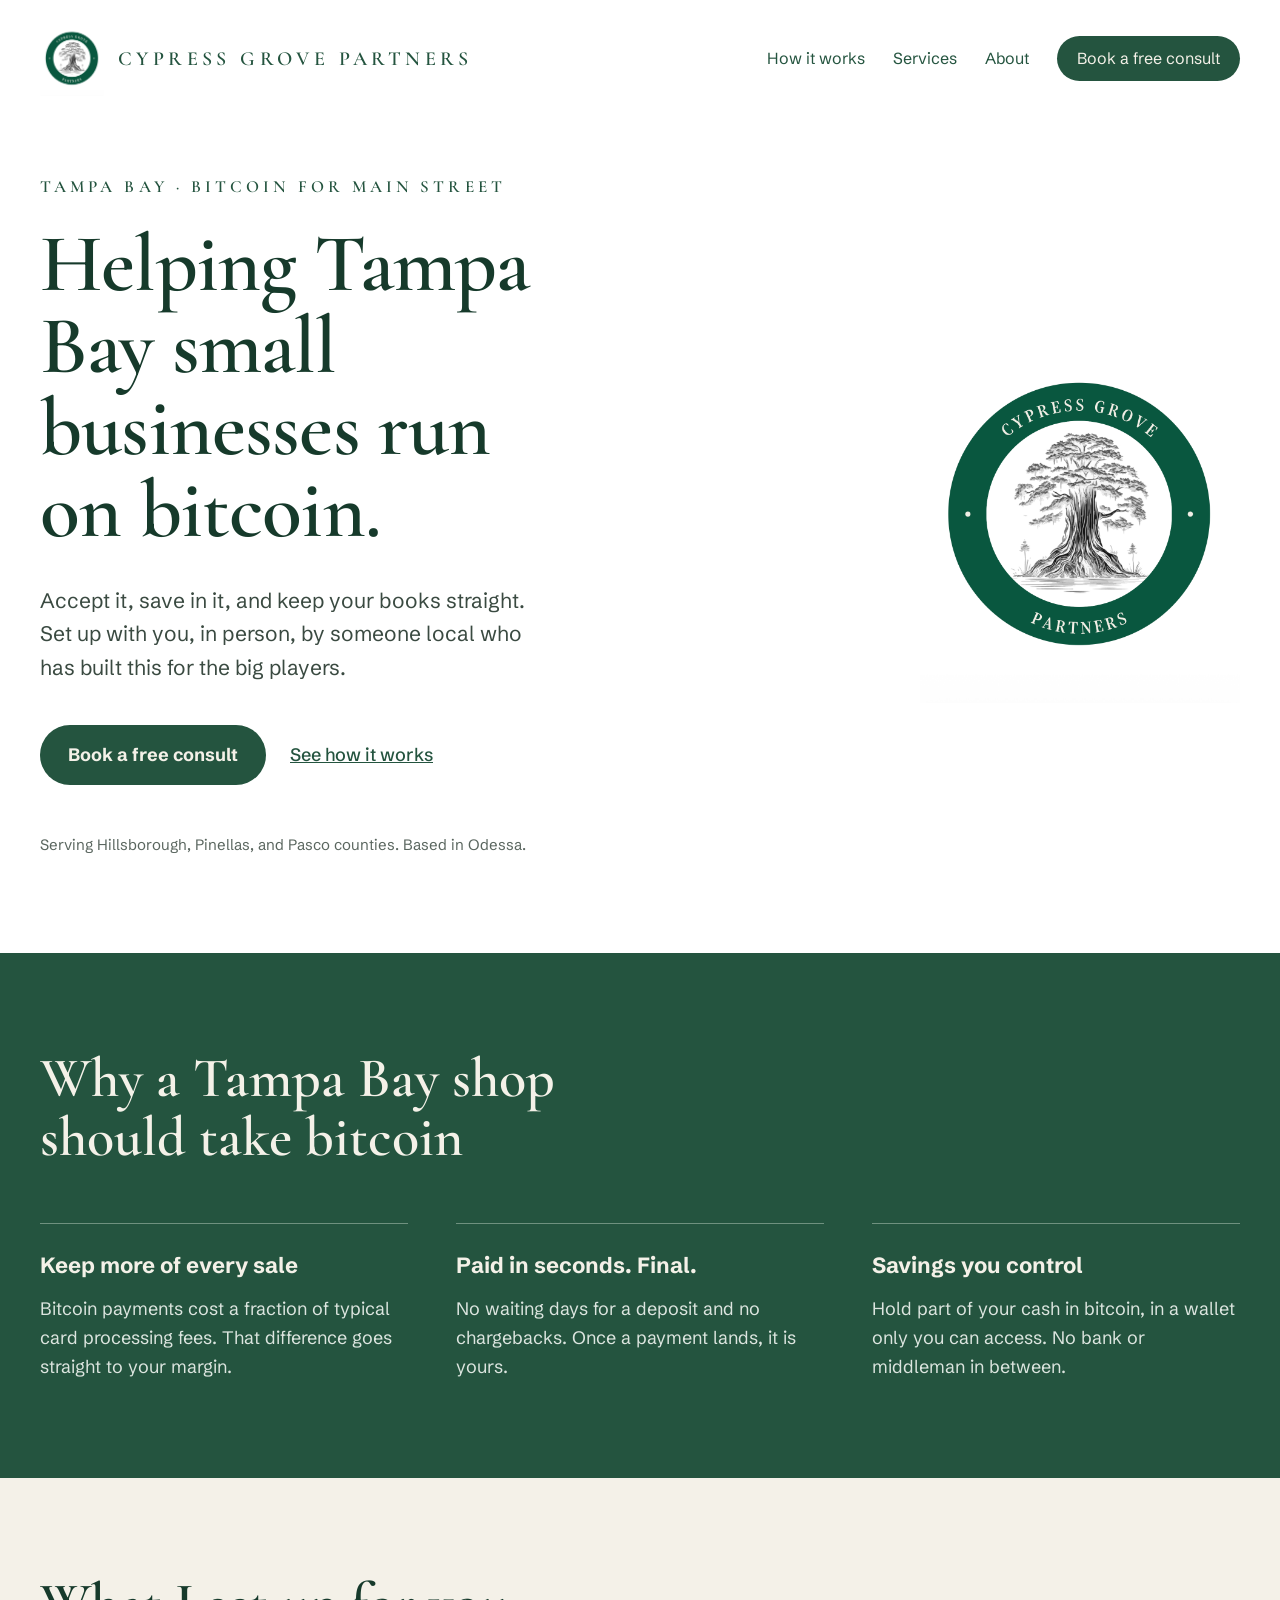
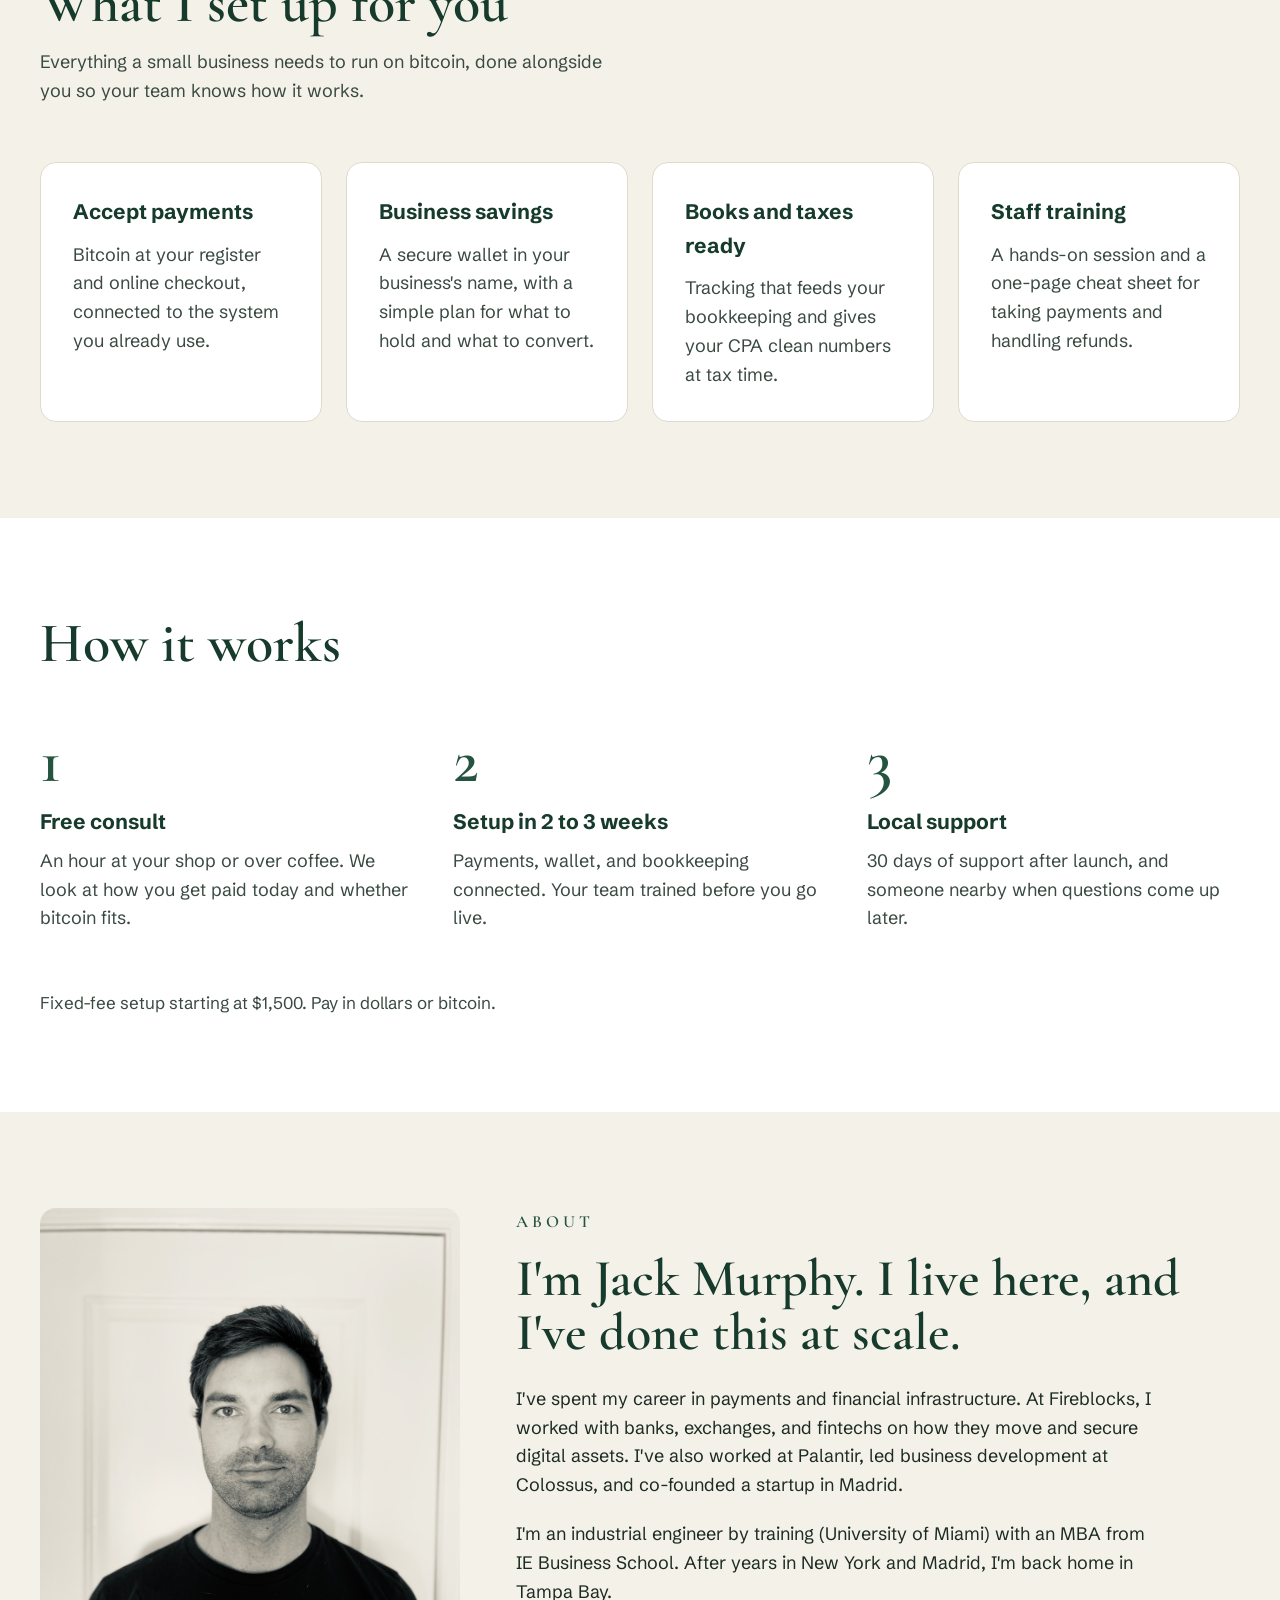
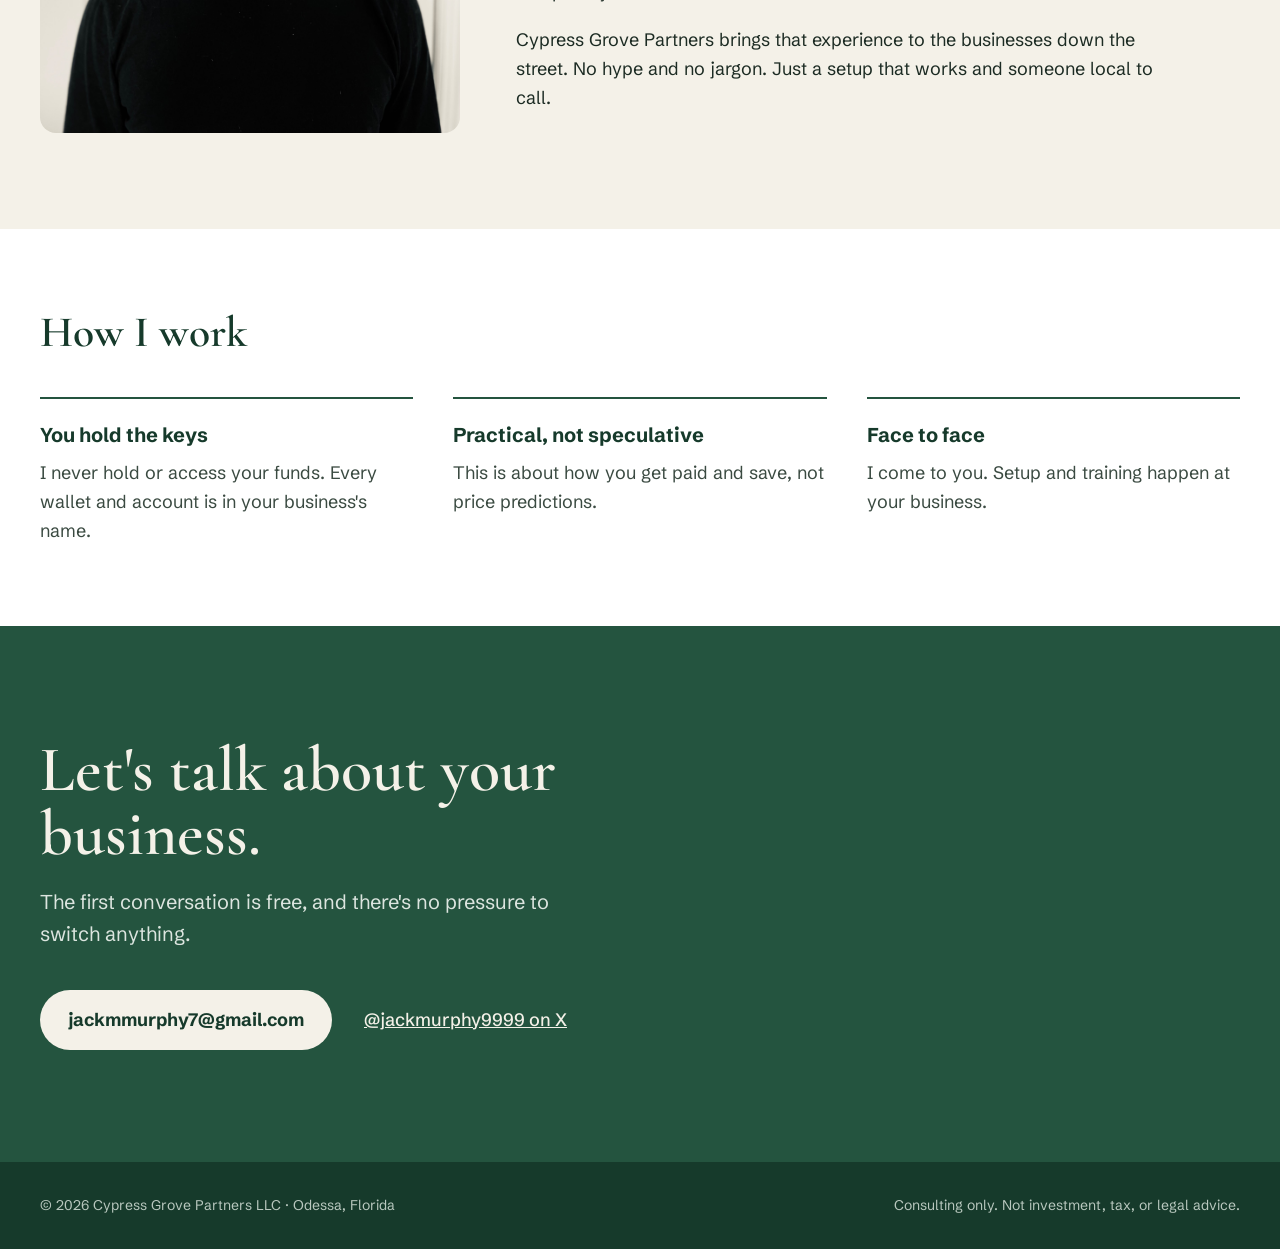
==== cypressgrove-site/index.html @ 6fceb758 "Add files via upload" ====
<!doctype html>
<html lang="en">
<head>
<meta charset="utf-8">
<meta name="viewport" content="width=device-width, initial-scale=1">
<title>Cypress Grove Partners | Bitcoin for Tampa Bay Small Businesses</title>
<meta name="description" content="Helping Tampa Bay small businesses run on bitcoin. Payments, savings, and setup, done in person by a local expert. Serving Hillsborough, Pinellas, and Pasco.">
<meta property="og:title" content="Cypress Grove Partners">
<meta property="og:description" content="Helping Tampa Bay small businesses run on bitcoin.">
<meta property="og:image" content="https://cypressgrove.partners/assets/logo.png">
<meta property="og:url" content="https://cypressgrove.partners/">
<meta name="twitter:card" content="summary">
<meta name="twitter:site" content="@jackmurphy9999">
<link rel="icon" type="image/png" href="assets/logo.png">
<link rel="canonical" href="https://cypressgrove.partners/">
<link rel="preconnect" href="https://fonts.googleapis.com">
<link href="https://fonts.googleapis.com/css2?family=Cormorant+Garamond:wght@500;600;700&amp;family=Schibsted+Grotesk:wght@400;500;700&amp;display=swap" rel="stylesheet">
<style>
body{margin:0;background:#FFFFFF}
a{color:#24543F}a:hover{color:#163A2B}
</style>
<style>html{scroll-behavior:smooth} img{display:block}</style>
</head>
<body>
<div style="background: #FFFFFF; color: #1C2B23; font-family: 'Schibsted Grotesk', system-ui, sans-serif; font-size: 18px; line-height: 1.6">

<header style="max-width: 1200px; margin: 0 auto; padding: 20px 24px; display: flex; flex-wrap: wrap; gap: 16px 32px; align-items: center; justify-content: space-between">
<a href="#top" style="text-decoration: none; display: flex; align-items: center; gap: 14px">
<img src="assets/logo.png" alt="" style="width: 64px; height: 77px; object-fit: contain">
<span style="font-family: 'Cormorant Garamond', Georgia, serif; font-weight: 600; font-size: 20px; letter-spacing: 0.22em; text-transform: uppercase; color: #24543F">Cypress Grove Partners</span>
</a>
<nav aria-label="Main" style="display: flex; flex-wrap: wrap; gap: 8px 28px; align-items: center; font-size: 16px">
<a href="#how" style="text-decoration: none">How it works</a>
<a href="#services" style="text-decoration: none">Services</a>
<a href="#about" style="text-decoration: none">About</a>
<a href="#contact" style="text-decoration: none; background: #24543F; color: #F4F1E8; padding: 10px 20px; border-radius: 999px; min-height: 44px; box-sizing: border-box; display: inline-flex; align-items: center">Book a free consult</a>
</nav>
</header>

<section id="top" style="max-width: 1200px; margin: 0 auto; padding: 56px 24px 96px; display: flex; flex-wrap: wrap; gap: 48px; align-items: center">
<div style="flex: 999 1 520px; min-width: 0">
<p style="margin: 0 0 24px; font-family: 'Cormorant Garamond', Georgia, serif; font-weight: 600; font-size: 17px; letter-spacing: 0.24em; text-transform: uppercase; color: #24543F">Tampa Bay · Bitcoin for Main Street</p>
<h1 style="margin: 0; font-family: 'Cormorant Garamond', Georgia, serif; font-size: clamp(48px, 6.4vw, 88px); line-height: 1.0; letter-spacing: -0.01em; font-weight: 600; color: #163A2B; max-width: 14ch">Helping Tampa Bay small businesses run on bitcoin.</h1>
<p style="margin: 32px 0 0; font-size: 21px; max-width: 40ch; color: #3A4A41">Accept it, save in it, and keep your books straight. Set up with you, in person, by someone local who has built this for the big players.</p>
<div style="margin-top: 40px; display: flex; flex-wrap: wrap; gap: 16px; align-items: center">
<a href="#contact" style="text-decoration: none; background: #24543F; color: #F4F1E8; font-weight: 700; padding: 16px 28px; border-radius: 999px; min-height: 44px; box-sizing: border-box; display: inline-flex; align-items: center">Book a free consult</a>
<a href="#how" style="font-weight: 500; padding: 16px 8px">See how it works</a>
</div>
<p style="margin: 48px 0 0; font-size: 15px; color: #5A665F">Serving Hillsborough, Pinellas, and Pasco counties. Based in Odessa.</p>
</div>
<div style="flex: 1 1 320px; display: flex; justify-content: center">
<img src="assets/logo.png" alt="Cypress Grove Partners logo: a cypress tree inside a green ring" style="width: 100%; max-width: 420px; height: auto">
</div>
</section>

<section aria-labelledby="why-h" style="background: #24543F; color: #F4F1E8">
<div style="max-width: 1200px; margin: 0 auto; padding: 96px 24px">
<h2 id="why-h" style="margin: 0 0 56px; font-family: 'Cormorant Garamond', Georgia, serif; font-size: clamp(36px, 4.4vw, 56px); line-height: 1.05; font-weight: 600; max-width: 22ch">Why a Tampa Bay shop should take bitcoin</h2>
<div style="display: grid; grid-template-columns: repeat(auto-fit, minmax(260px, 1fr)); gap: 48px">
<div style="border-top: 1px solid #6F917F; padding-top: 24px">
<h3 style="margin: 0 0 12px; font-size: 22px; font-weight: 700">Keep more of every sale</h3>
<p style="margin: 0; color: #DCE5DF">Bitcoin payments cost a fraction of typical card processing fees. That difference goes straight to your margin.</p>
</div>
<div style="border-top: 1px solid #6F917F; padding-top: 24px">
<h3 style="margin: 0 0 12px; font-size: 22px; font-weight: 700">Paid in seconds. Final.</h3>
<p style="margin: 0; color: #DCE5DF">No waiting days for a deposit and no chargebacks. Once a payment lands, it is yours.</p>
</div>
<div style="border-top: 1px solid #6F917F; padding-top: 24px">
<h3 style="margin: 0 0 12px; font-size: 22px; font-weight: 700">Savings you control</h3>
<p style="margin: 0; color: #DCE5DF">Hold part of your cash in bitcoin, in a wallet only you can access. No bank or middleman in between.</p>
</div>
</div>
</div>
</section>

<section id="services" aria-labelledby="svc-h" style="background: #F4F1E8">
<div style="max-width: 1200px; margin: 0 auto; padding: 96px 24px">
<h2 id="svc-h" style="margin: 0 0 16px; font-family: 'Cormorant Garamond', Georgia, serif; font-size: clamp(36px, 4.4vw, 56px); line-height: 1.05; font-weight: 600; color: #163A2B">What I set up for you</h2>
<p style="margin: 0 0 56px; max-width: 52ch; color: #3A4A41">Everything a small business needs to run on bitcoin, done alongside you so your team knows how it works.</p>
<div style="display: grid; grid-template-columns: repeat(auto-fit, minmax(260px, 1fr)); gap: 24px">
<div style="background: #FFFFFF; border: 1px solid #E0DACB; border-radius: 16px; padding: 32px">
<h3 style="margin: 0 0 12px; font-size: 21px; font-weight: 700; color: #163A2B">Accept payments</h3>
<p style="margin: 0; color: #3A4A41">Bitcoin at your register and online checkout, connected to the system you already use.</p>
</div>
<div style="background: #FFFFFF; border: 1px solid #E0DACB; border-radius: 16px; padding: 32px">
<h3 style="margin: 0 0 12px; font-size: 21px; font-weight: 700; color: #163A2B">Business savings</h3>
<p style="margin: 0; color: #3A4A41">A secure wallet in your business's name, with a simple plan for what to hold and what to convert.</p>
</div>
<div style="background: #FFFFFF; border: 1px solid #E0DACB; border-radius: 16px; padding: 32px">
<h3 style="margin: 0 0 12px; font-size: 21px; font-weight: 700; color: #163A2B">Books and taxes ready</h3>
<p style="margin: 0; color: #3A4A41">Tracking that feeds your bookkeeping and gives your CPA clean numbers at tax time.</p>
</div>
<div style="background: #FFFFFF; border: 1px solid #E0DACB; border-radius: 16px; padding: 32px">
<h3 style="margin: 0 0 12px; font-size: 21px; font-weight: 700; color: #163A2B">Staff training</h3>
<p style="margin: 0; color: #3A4A41">A hands-on session and a one-page cheat sheet for taking payments and handling refunds.</p>
</div>
</div>
</div>
</section>

<section id="how" aria-labelledby="how-h">
<div style="max-width: 1200px; margin: 0 auto; padding: 96px 24px">
<h2 id="how-h" style="margin: 0 0 56px; font-family: 'Cormorant Garamond', Georgia, serif; font-size: clamp(36px, 4.4vw, 56px); line-height: 1.05; font-weight: 600; color: #163A2B">How it works</h2>
<ol style="list-style: none; margin: 0; padding: 0; display: grid; grid-template-columns: repeat(auto-fit, minmax(240px, 1fr)); gap: 40px">
<li>
<p style="margin: 0 0 12px; font-family: 'Cormorant Garamond', Georgia, serif; font-size: 64px; font-weight: 600; line-height: 1; color: #24543F">1</p>
<h3 style="margin: 0 0 8px; font-size: 21px; font-weight: 700; color: #163A2B">Free consult</h3>
<p style="margin: 0; color: #3A4A41">An hour at your shop or over coffee. We look at how you get paid today and whether bitcoin fits.</p>
</li>
<li>
<p style="margin: 0 0 12px; font-family: 'Cormorant Garamond', Georgia, serif; font-size: 64px; font-weight: 600; line-height: 1; color: #24543F">2</p>
<h3 style="margin: 0 0 8px; font-size: 21px; font-weight: 700; color: #163A2B">Setup in 2 to 3 weeks</h3>
<p style="margin: 0; color: #3A4A41">Payments, wallet, and bookkeeping connected. Your team trained before you go live.</p>
</li>
<li>
<p style="margin: 0 0 12px; font-family: 'Cormorant Garamond', Georgia, serif; font-size: 64px; font-weight: 600; line-height: 1; color: #24543F">3</p>
<h3 style="margin: 0 0 8px; font-size: 21px; font-weight: 700; color: #163A2B">Local support</h3>
<p style="margin: 0; color: #3A4A41">30 days of support after launch, and someone nearby when questions come up later.</p>
</li>
</ol>
<p style="margin: 56px 0 0; font-size: 17px; color: #3A4A41">Fixed-fee setup starting at $1,500. Pay in dollars or bitcoin.</p>
</div>
</section>

<section id="about" aria-labelledby="about-h" style="background: #F4F1E8">
<div style="max-width: 1200px; margin: 0 auto; padding: 96px 24px; display: flex; flex-wrap: wrap; gap: 56px; align-items: flex-start">
<img src="assets/jack-murphy.jpg" alt="Jack Murphy, founder of Cypress Grove Partners" style="flex: 1 1 300px; max-width: 420px; width: 100%; aspect-ratio: 4 / 5; object-fit: cover; object-position: center 30%; border-radius: 16px">
<div style="flex: 999 1 420px; min-width: 0">
<p style="margin: 0 0 16px; font-family: 'Cormorant Garamond', Georgia, serif; font-weight: 600; font-size: 17px; letter-spacing: 0.24em; text-transform: uppercase; color: #24543F">About</p>
<h2 id="about-h" style="margin: 0 0 24px; font-family: 'Cormorant Garamond', Georgia, serif; font-size: clamp(36px, 4.4vw, 52px); line-height: 1.05; font-weight: 600; color: #163A2B">I'm Jack Murphy. I live here, and I've done this at scale.</h2>
<p style="margin: 0 0 20px; max-width: 58ch">I've spent my career in payments and financial infrastructure. At Fireblocks, I worked with banks, exchanges, and fintechs on how they move and secure digital assets. I've also worked at Palantir, led business development at Colossus, and co-founded a startup in Madrid.</p>
<p style="margin: 0 0 20px; max-width: 58ch">I'm an industrial engineer by training (University of Miami) with an MBA from IE Business School. After years in New York and Madrid, I'm back home in Tampa Bay.</p>
<p style="margin: 0; max-width: 58ch">Cypress Grove Partners brings that experience to the businesses down the street. No hype and no jargon. Just a setup that works and someone local to call.</p>
</div>
</div>
</section>

<section aria-labelledby="promise-h">
<div style="max-width: 1200px; margin: 0 auto; padding: 80px 24px">
<h2 id="promise-h" style="margin: 0 0 40px; font-family: 'Cormorant Garamond', Georgia, serif; font-size: clamp(32px, 3.4vw, 44px); line-height: 1.1; font-weight: 600; color: #163A2B">How I work</h2>
<div style="display: grid; grid-template-columns: repeat(auto-fit, minmax(240px, 1fr)); gap: 40px">
<div style="border-top: 2px solid #24543F; padding-top: 20px">
<h3 style="margin: 0 0 8px; font-size: 20px; font-weight: 700; color: #163A2B">You hold the keys</h3>
<p style="margin: 0; color: #3A4A41">I never hold or access your funds. Every wallet and account is in your business's name.</p>
</div>
<div style="border-top: 2px solid #24543F; padding-top: 20px">
<h3 style="margin: 0 0 8px; font-size: 20px; font-weight: 700; color: #163A2B">Practical, not speculative</h3>
<p style="margin: 0; color: #3A4A41">This is about how you get paid and save, not price predictions.</p>
</div>
<div style="border-top: 2px solid #24543F; padding-top: 20px">
<h3 style="margin: 0 0 8px; font-size: 20px; font-weight: 700; color: #163A2B">Face to face</h3>
<p style="margin: 0; color: #3A4A41">I come to you. Setup and training happen at your business.</p>
</div>
</div>
</div>
</section>

<section id="contact" aria-labelledby="contact-h" style="background: #24543F; color: #F4F1E8">
<div style="max-width: 1200px; margin: 0 auto; padding: 112px 24px">
<h2 id="contact-h" style="margin: 0 0 20px; font-family: 'Cormorant Garamond', Georgia, serif; font-size: clamp(40px, 5vw, 68px); line-height: 1.0; font-weight: 600; max-width: 18ch">Let's talk about your business.</h2>
<p style="margin: 0 0 40px; font-size: 20px; color: #DCE5DF; max-width: 44ch">The first conversation is free, and there's no pressure to switch anything.</p>
<div style="display: flex; flex-wrap: wrap; gap: 16px 32px; align-items: center">
<a href="mailto:jackmmurphy7@gmail.com" style="text-decoration: none; background: #F4F1E8; color: #163A2B; font-weight: 700; padding: 16px 28px; border-radius: 999px; min-height: 44px; box-sizing: border-box; display: inline-flex; align-items: center">jackmmurphy7@gmail.com</a>
<a href="https://x.com/jackmurphy9999" style="color: #F4F1E8; font-weight: 500">@jackmurphy9999 on X</a>
</div>
</div>
</section>

<footer style="background: #163A2B; color: #B9C8BF">
<div style="max-width: 1200px; margin: 0 auto; padding: 32px 24px; display: flex; flex-wrap: wrap; gap: 12px 32px; justify-content: space-between; font-size: 14px">
<span>© 2026 Cypress Grove Partners LLC · Odessa, Florida</span>
<span>Consulting only. Not investment, tax, or legal advice.</span>
</div>
</footer>

</div>
</body>
</html>
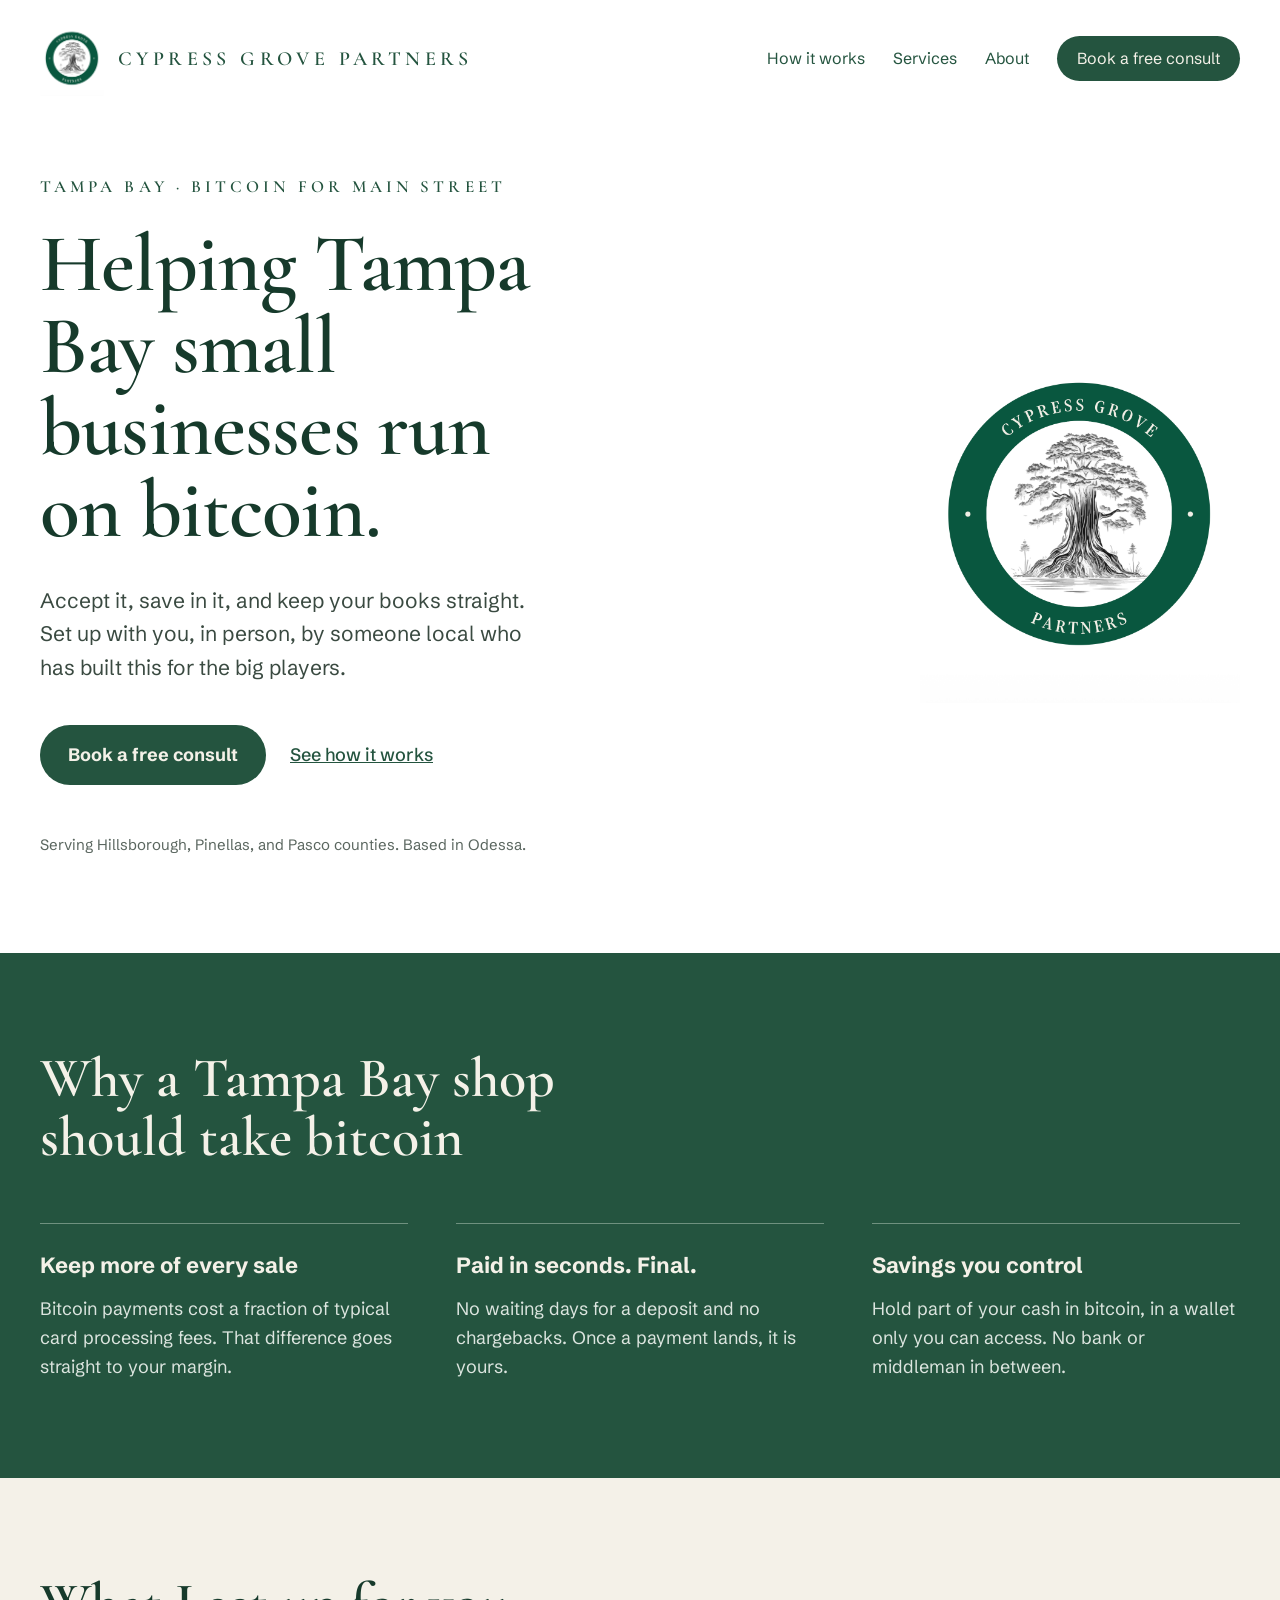
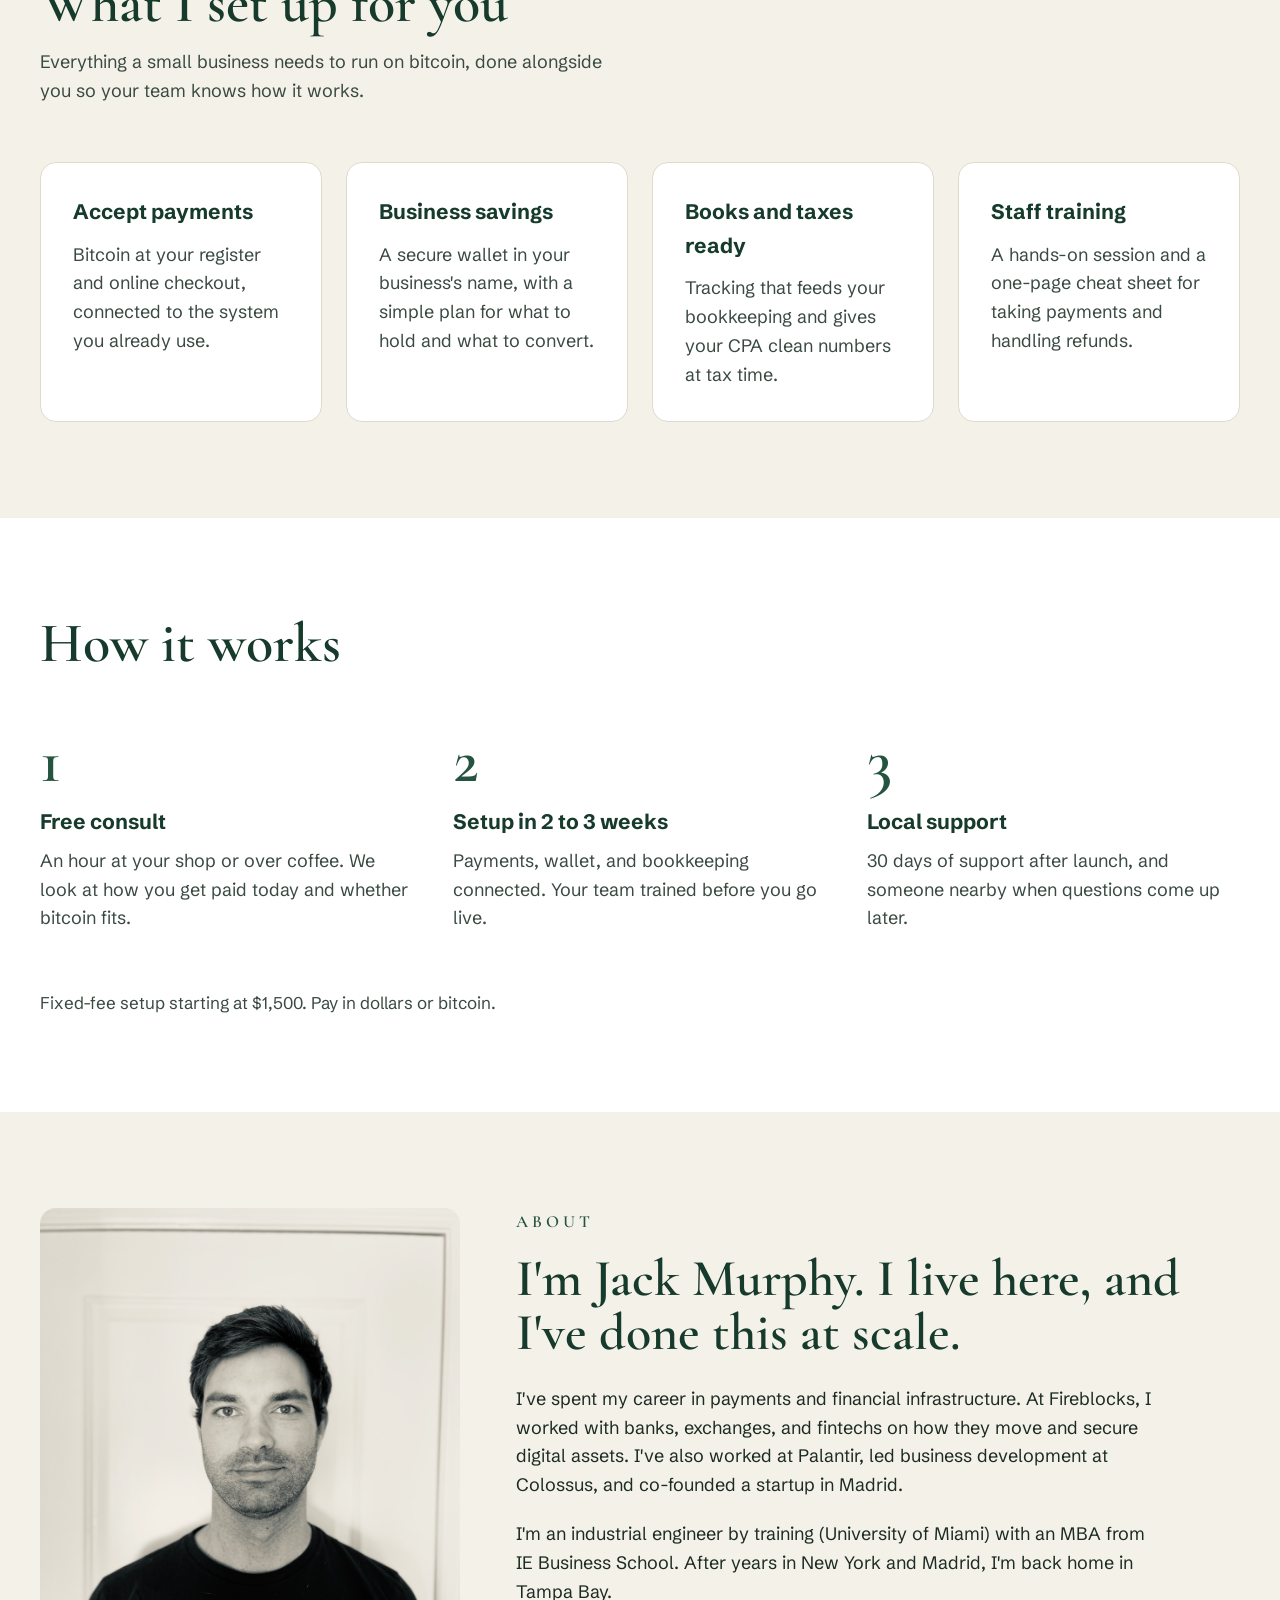
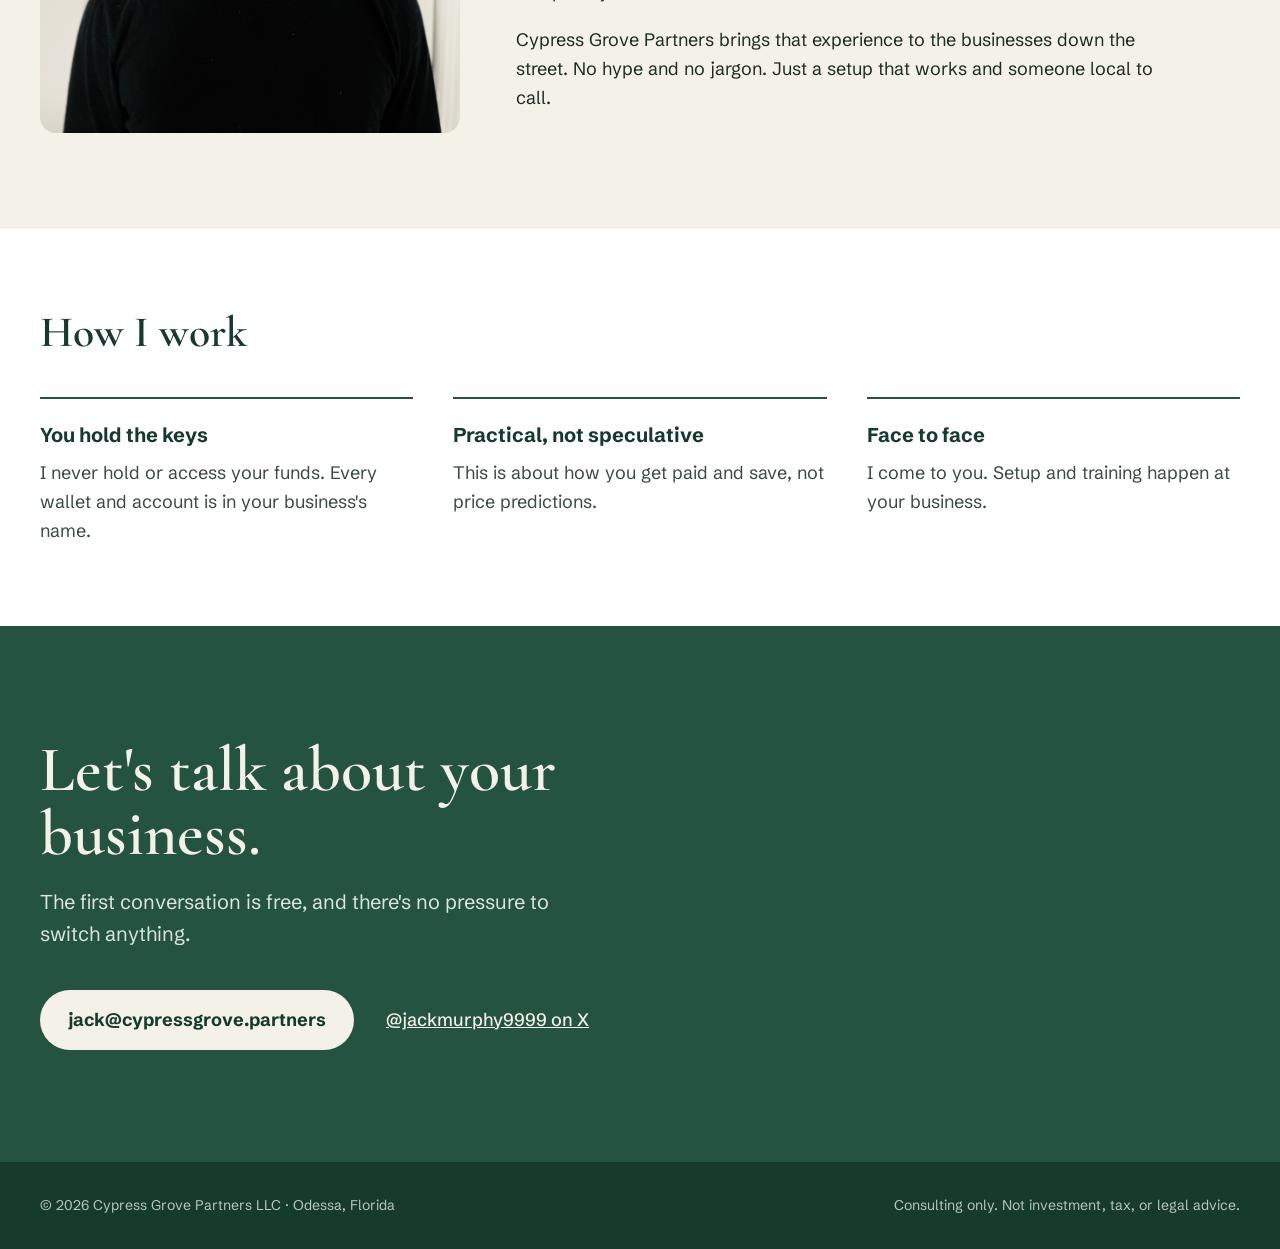
==== commit 5ecd4ce2: "Update index.html" ====
--- a/cypressgrove-site/index.html
+++ b/cypressgrove-site/index.html
@@ -160,7 +160,7 @@
 <h2 id="contact-h" style="margin: 0 0 20px; font-family: 'Cormorant Garamond', Georgia, serif; font-size: clamp(40px, 5vw, 68px); line-height: 1.0; font-weight: 600; max-width: 18ch">Let's talk about your business.</h2>
 <p style="margin: 0 0 40px; font-size: 20px; color: #DCE5DF; max-width: 44ch">The first conversation is free, and there's no pressure to switch anything.</p>
 <div style="display: flex; flex-wrap: wrap; gap: 16px 32px; align-items: center">
-<a href="mailto:jackmmurphy7@gmail.com" style="text-decoration: none; background: #F4F1E8; color: #163A2B; font-weight: 700; padding: 16px 28px; border-radius: 999px; min-height: 44px; box-sizing: border-box; display: inline-flex; align-items: center">jackmmurphy7@gmail.com</a>
+<a href="mailto:jack@cypressgrove.partners" style="text-decoration: none; background: #F4F1E8; color: #163A2B; font-weight: 700; padding: 16px 28px; border-radius: 999px; min-height: 44px; box-sizing: border-box; display: inline-flex; align-items: center">jack@cypressgrove.partners</a>
 <a href="https://x.com/jackmurphy9999" style="color: #F4F1E8; font-weight: 500">@jackmurphy9999 on X</a>
 </div>
 </div>
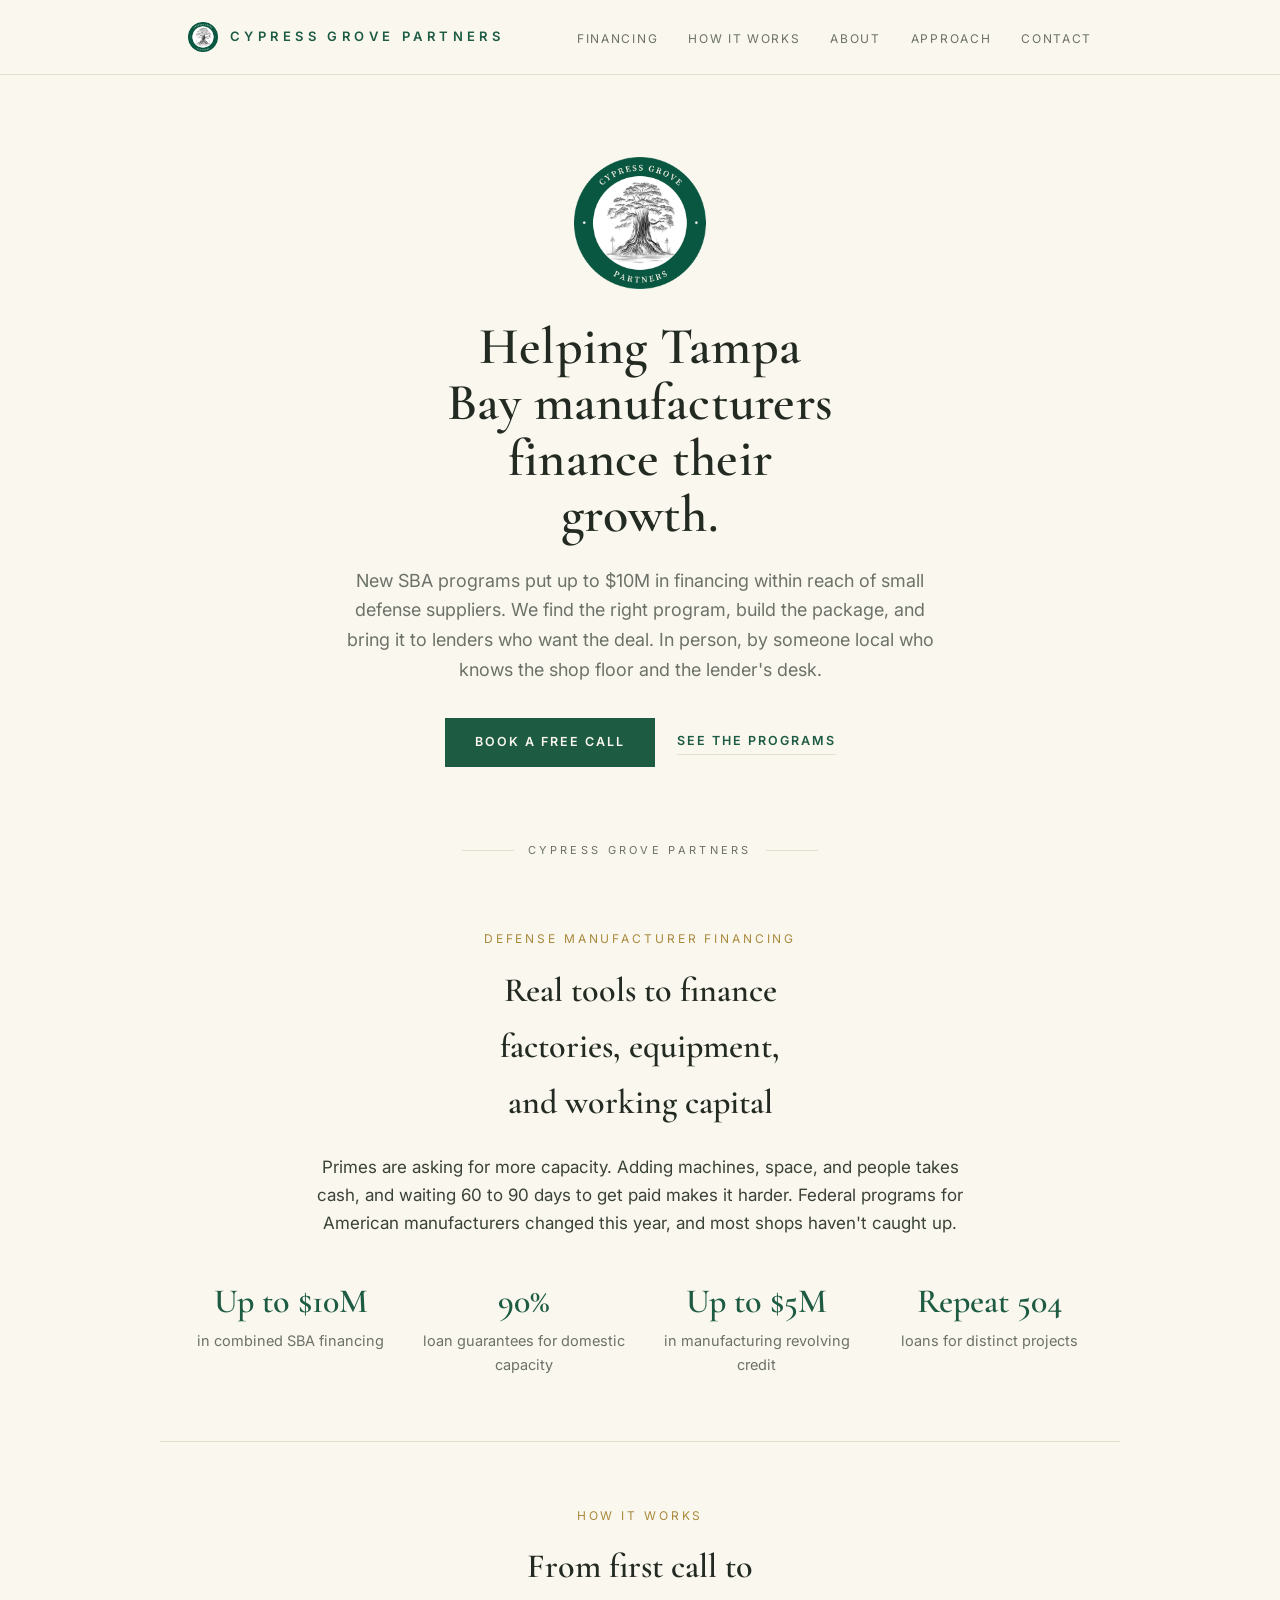
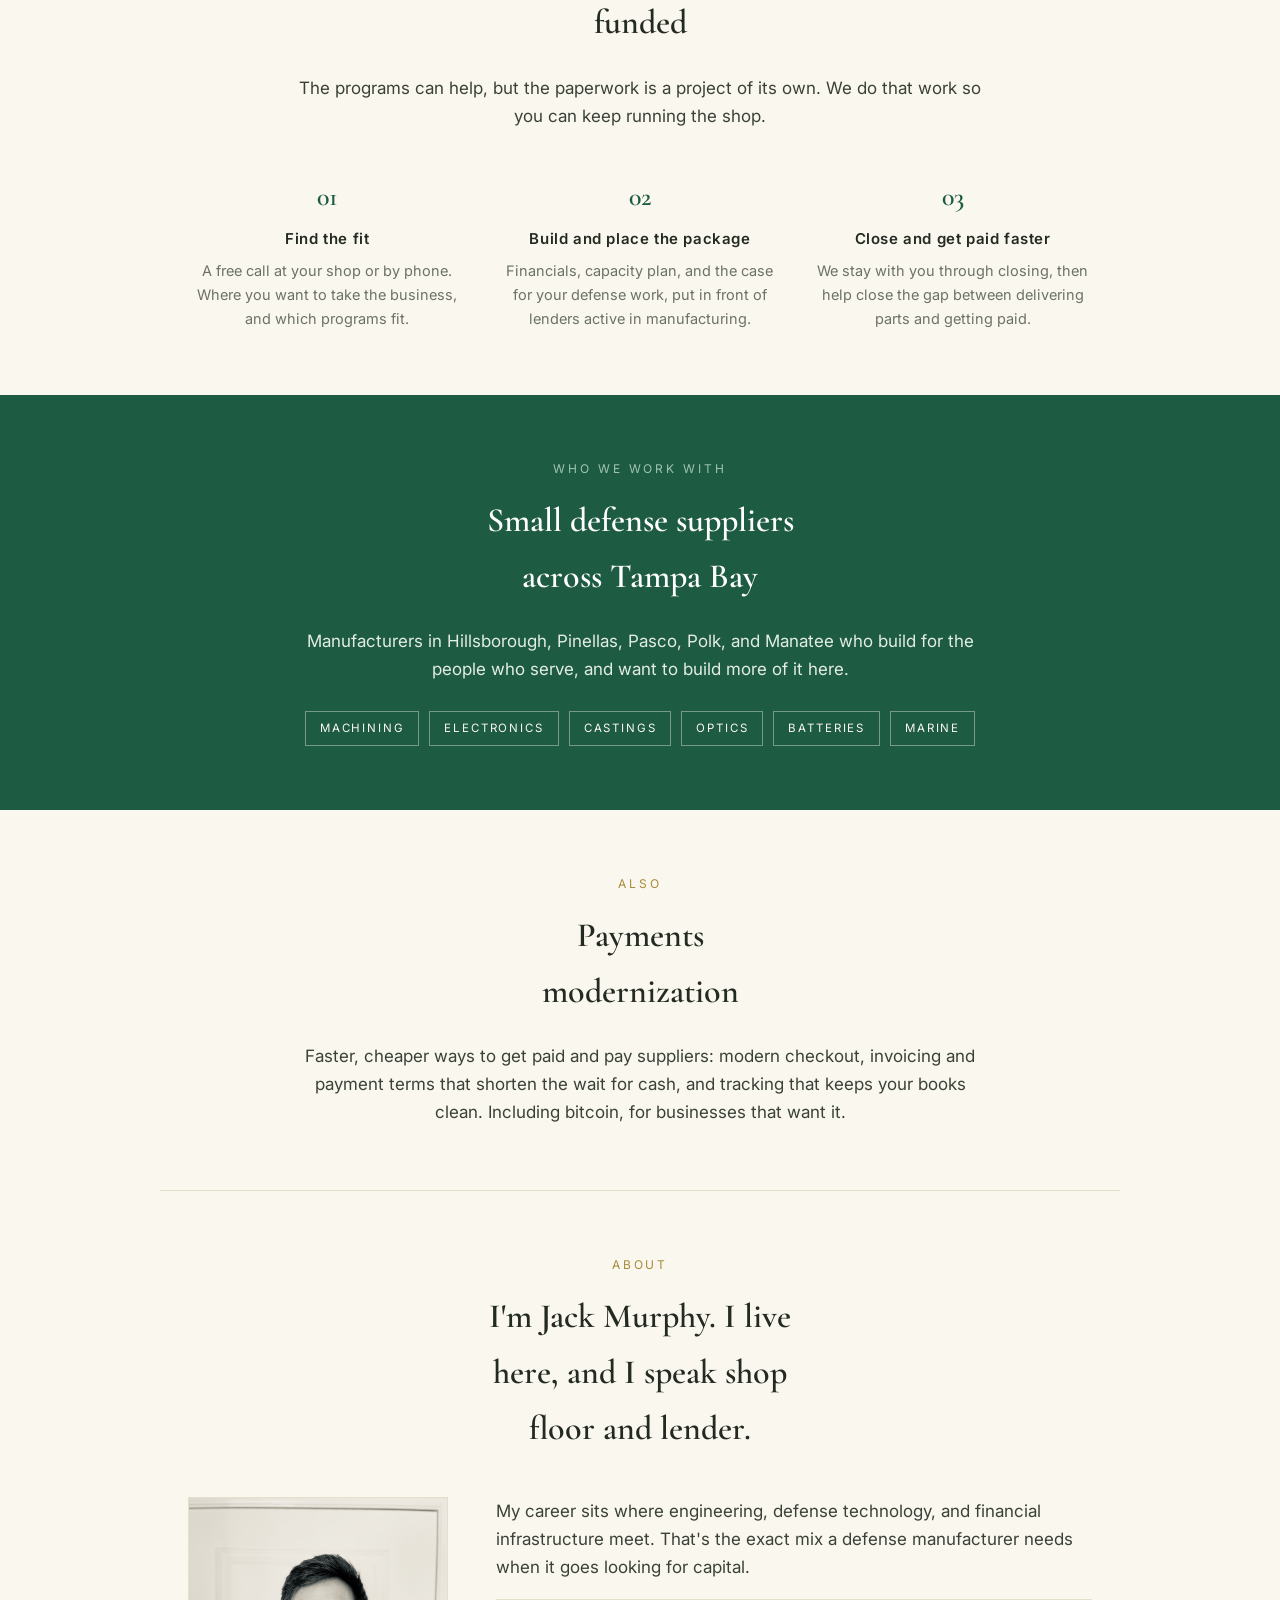
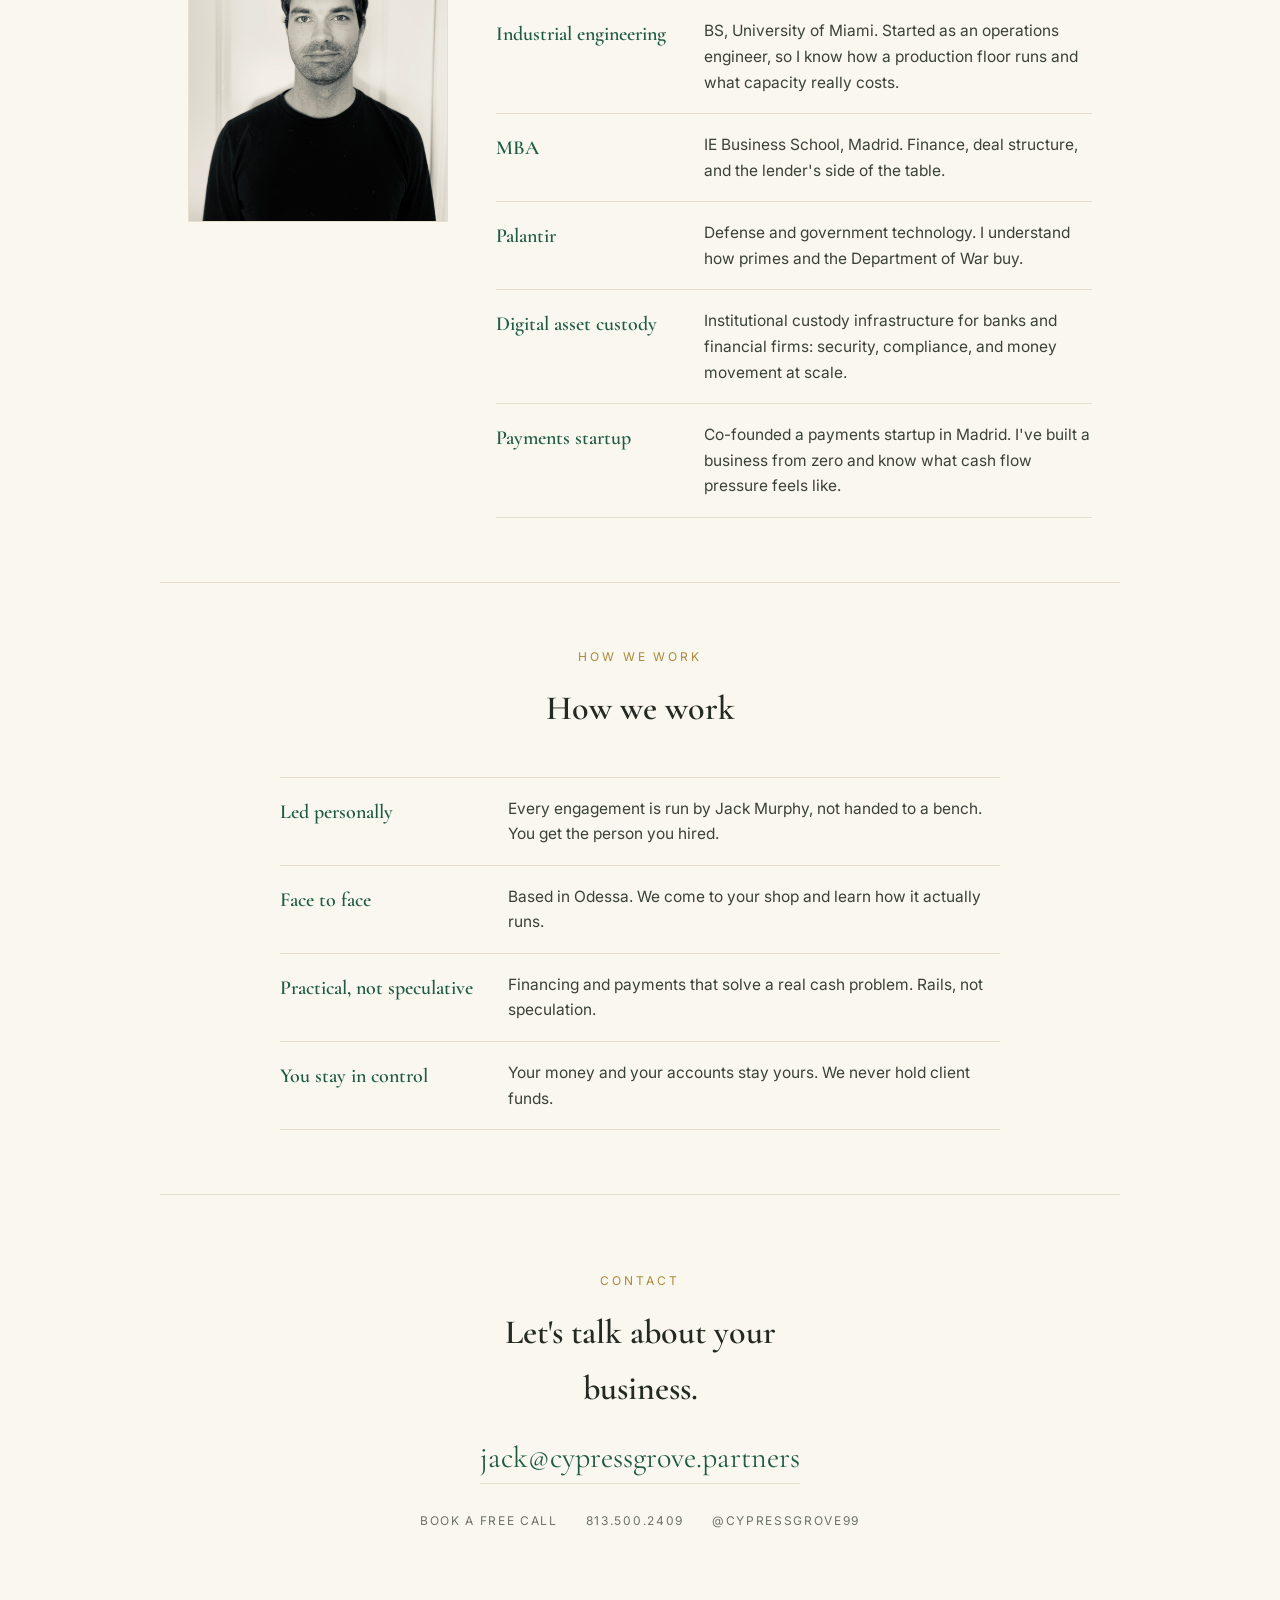
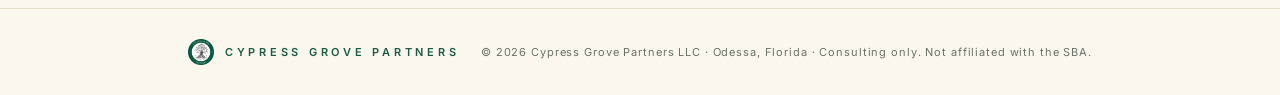
==== commit d9564ea1: "New homepage" ====
--- a/cypressgrove-site/index.html
+++ b/cypressgrove-site/index.html
@@ -1,178 +1,264 @@
-<!doctype html>
+<!DOCTYPE html>
 <html lang="en">
 <head>
-<meta charset="utf-8">
-<meta name="viewport" content="width=device-width, initial-scale=1">
-<title>Cypress Grove Partners | Bitcoin for Tampa Bay Small Businesses</title>
-<meta name="description" content="Helping Tampa Bay small businesses run on bitcoin. Payments, savings, and setup, done in person by a local expert. Serving Hillsborough, Pinellas, and Pasco.">
+<meta charset="UTF-8">
+<meta name="viewport" content="width=device-width, initial-scale=1.0">
+<title>Cypress Grove Partners | Financing for Tampa Bay Manufacturers</title>
+<link rel="canonical" href="https://cypressgrove.partners/">
+<meta name="description" content="Cypress Grove Partners helps Tampa Bay defense manufacturers finance growth through new SBA programs: up to $10M in combined financing, 90% loan guarantees, and manufacturing revolving credit.">
 <meta property="og:title" content="Cypress Grove Partners">
-<meta property="og:description" content="Helping Tampa Bay small businesses run on bitcoin.">
-<meta property="og:image" content="https://cypressgrove.partners/assets/logo.png">
-<meta property="og:url" content="https://cypressgrove.partners/">
-<meta name="twitter:card" content="summary">
-<meta name="twitter:site" content="@jackmurphy9999">
-<link rel="icon" type="image/png" href="assets/logo.png">
-<link rel="canonical" href="https://cypressgrove.partners/">
+<meta property="og:description" content="Capital and payments for Tampa Bay businesses.">
 <link rel="preconnect" href="https://fonts.googleapis.com">
-<link href="https://fonts.googleapis.com/css2?family=Cormorant+Garamond:wght@500;600;700&amp;family=Schibsted+Grotesk:wght@400;500;700&amp;display=swap" rel="stylesheet">
+<link rel="preconnect" href="https://fonts.gstatic.com" crossorigin>
+<link href="https://fonts.googleapis.com/css2?family=Cormorant+Garamond:ital,wght@0,500;0,600;1,500&family=Inter:wght@400;500;600&display=swap" rel="stylesheet">
 <style>
-body{margin:0;background:#FFFFFF}
-a{color:#24543F}a:hover{color:#163A2B}
+  :root{
+    --green:#1E5B43; --green-deep:#153f30; --cream:#FAF7EF; --paper:#FFFFFF;
+    --ink:#222a22; --muted:#6c7268; --gold:#A98A3C; --hair:#E6DFCE;
+    --display:'Cormorant Garamond',Georgia,serif;
+    --body:'Inter',system-ui,sans-serif;
+  }
+  *{box-sizing:border-box;}
+  html{scroll-behavior:smooth;}
+  body{margin:0;background:var(--cream);color:var(--ink);font-family:var(--body);line-height:1.65;font-size:16px;-webkit-font-smoothing:antialiased;}
+  a{color:inherit;}
+  .wrap{max-width:960px;margin:0 auto;padding:0 28px;}
+
+  /* wordmark */
+  .wordmark{font-family:var(--body);font-weight:600;letter-spacing:.34em;text-transform:uppercase;color:var(--green);}
+  .seal-img{background:url("[data-uri]") center/contain no-repeat;display:inline-block;flex:0 0 auto;}
+
+  /* top bar */
+  header.bar{padding:22px 0;border-bottom:1px solid var(--hair);position:sticky;top:0;background:rgba(250,247,239,.9);backdrop-filter:blur(6px);z-index:10;}
+  .bar .row{display:flex;align-items:center;justify-content:space-between;}
+  .bar .brand{display:flex;align-items:center;gap:12px;}
+  .bar .brand .seal-img{width:30px;height:30px;display:block;}
+  .bar .brand .wordmark{font-size:13px;}
+  .bar nav a{font-size:12px;letter-spacing:.14em;text-transform:uppercase;color:var(--muted);text-decoration:none;margin-left:26px;transition:color .2s;}
+  .bar nav a:hover{color:var(--green);}
+  @media(max-width:620px){.bar nav{display:none;}}
+
+  /* hero */
+  .hero{text-align:center;padding:82px 0 68px;}
+  .hero .seal-img{width:132px;height:132px;margin:0 auto 30px;display:block;}
+  .hero h1{font-family:var(--display);font-weight:600;font-size:52px;line-height:1.08;letter-spacing:.005em;margin:0 auto 22px;max-width:16ch;color:var(--ink);}
+  .hero p.lede{font-size:18px;color:var(--muted);max-width:56ch;margin:0 auto 34px;}
+  .btn{display:inline-block;font-size:12.5px;letter-spacing:.16em;text-transform:uppercase;font-weight:600;color:var(--cream);background:var(--green);padding:14px 30px;text-decoration:none;transition:background .2s;}
+  .btn:hover{background:var(--green-deep);}
+
+  .rule{height:1px;background:var(--hair);max-width:960px;margin:0 auto;}
+  .ornament{display:flex;align-items:center;justify-content:center;gap:14px;margin:6px 0;color:var(--gold);}
+  .ornament::before,.ornament::after{content:"";height:1px;width:52px;background:var(--hair);}
+  .ornament span{font-size:11px;letter-spacing:.3em;text-transform:uppercase;color:var(--muted);}
+
+  /* sections */
+  section{padding:64px 0;}
+  .eyebrow{font-size:12px;letter-spacing:.24em;text-transform:uppercase;color:var(--gold);text-align:center;margin:0 0 14px;}
+  h2{font-family:var(--display);font-weight:600;font-size:34px;text-align:center;margin:0 auto 22px;color:var(--ink);max-width:20ch;}
+  .prose{max-width:62ch;margin:0 auto;text-align:center;color:#3a4238;font-size:17px;}
+
+  .three{display:grid;grid-template-columns:repeat(3,1fr);gap:34px;margin-top:46px;}
+  .three .card{text-align:center;}
+  .three .num{font-family:var(--display);font-size:26px;color:var(--green);font-weight:600;margin-bottom:8px;}
+  .three h3{font-size:15px;letter-spacing:.04em;margin:0 0 8px;color:var(--ink);font-weight:600;}
+  .three p{font-size:14.5px;color:var(--muted);margin:0;}
+  @media(max-width:640px){.three{grid-template-columns:1fr;gap:30px;}}
+
+  .band{background:var(--green);color:var(--cream);}
+  .band .eyebrow{color:#9ec4b1;}
+  .band h2{color:#fff;}
+  .band .prose{color:#e3ede7;}
+
+  .principles{max-width:720px;margin:40px auto 0;}
+  .principle{display:flex;gap:18px;padding:18px 0;border-top:1px solid var(--hair);}
+  .principle:last-child{border-bottom:1px solid var(--hair);}
+  .principle .p-k{font-family:var(--display);font-size:20px;color:var(--green);flex:0 0 210px;font-weight:600;}
+  .principle .p-v{color:#3a4238;font-size:15.5px;}
+  @media(max-width:640px){.principle{flex-direction:column;gap:4px;}.principle .p-k{flex:none;}}
+
+  /* contact */
+  .contact{text-align:center;padding:76px 0;}
+  .contact h2{margin-bottom:10px;}
+  .contact .email{font-family:var(--display);font-size:30px;color:var(--green);text-decoration:none;display:inline-block;margin:6px 0 22px;border-bottom:1px solid var(--hair);}
+  .contact .email:hover{border-color:var(--green);}
+  .contact .links a{font-size:12px;letter-spacing:.14em;text-transform:uppercase;color:var(--muted);text-decoration:none;margin:0 12px;}
+  .contact .links a:hover{color:var(--green);}
+
+  footer{border-top:1px solid var(--hair);padding:30px 0;}
+  footer .row{display:flex;align-items:center;justify-content:space-between;flex-wrap:wrap;gap:14px;}
+  footer .brand{display:flex;align-items:center;gap:11px;}
+  footer .brand .seal-img{width:26px;height:26px;}
+  footer .brand .wordmark{font-size:11px;}
+  footer .fine{font-size:11px;color:var(--muted);letter-spacing:.08em;}
+
+  /* four-up figures */
+  .four{display:grid;grid-template-columns:repeat(4,1fr);gap:28px;margin-top:46px;}
+  .four .card{text-align:center;}
+  .four .num{font-family:var(--display);font-size:34px;line-height:1.1;color:var(--green);font-weight:600;margin-bottom:8px;}
+  .four p{font-size:14.5px;color:var(--muted);margin:0;}
+  @media(max-width:760px){.four{grid-template-columns:repeat(2,1fr);gap:30px;}}
+  .tags{display:flex;flex-wrap:wrap;justify-content:center;gap:10px;margin-top:28px;}
+  .tags span{font-size:11.5px;letter-spacing:.16em;text-transform:uppercase;color:var(--cream);border:1px solid rgba(250,247,239,.4);padding:7px 14px;}
+  .hero .actions{display:flex;flex-wrap:wrap;justify-content:center;align-items:center;gap:22px;}
+  .textlink{font-size:12.5px;letter-spacing:.16em;text-transform:uppercase;font-weight:600;color:var(--green);text-decoration:none;border-bottom:1px solid var(--hair);padding-bottom:2px;}
+  .textlink:hover{border-color:var(--green);}
+
+  /* about */
+  .about{display:grid;grid-template-columns:260px 1fr;gap:48px;align-items:start;margin-top:40px;}
+  .about img{width:100%;aspect-ratio:4/5;object-fit:cover;display:block;border:1px solid var(--hair);}
+  .about .intro{font-size:17px;color:#3a4238;margin:0 0 8px;}
+  .about .principles{margin:18px 0 0;max-width:none;}
+  .about .principle .p-k{flex:0 0 190px;}
+  @media(max-width:760px){.about{grid-template-columns:1fr;gap:28px;}.about img{max-width:260px;margin:0 auto;}}
 </style>
-<style>html{scroll-behavior:smooth} img{display:block}</style>
 </head>
 <body>
-<div style="background: #FFFFFF; color: #1C2B23; font-family: 'Schibsted Grotesk', system-ui, sans-serif; font-size: 18px; line-height: 1.6">
-
-<header style="max-width: 1200px; margin: 0 auto; padding: 20px 24px; display: flex; flex-wrap: wrap; gap: 16px 32px; align-items: center; justify-content: space-between">
-<a href="#top" style="text-decoration: none; display: flex; align-items: center; gap: 14px">
-<img src="assets/logo.png" alt="" style="width: 64px; height: 77px; object-fit: contain">
-<span style="font-family: 'Cormorant Garamond', Georgia, serif; font-weight: 600; font-size: 20px; letter-spacing: 0.22em; text-transform: uppercase; color: #24543F">Cypress Grove Partners</span>
-</a>
-<nav aria-label="Main" style="display: flex; flex-wrap: wrap; gap: 8px 28px; align-items: center; font-size: 16px">
-<a href="#how" style="text-decoration: none">How it works</a>
-<a href="#services" style="text-decoration: none">Services</a>
-<a href="#about" style="text-decoration: none">About</a>
-<a href="#contact" style="text-decoration: none; background: #24543F; color: #F4F1E8; padding: 10px 20px; border-radius: 999px; min-height: 44px; box-sizing: border-box; display: inline-flex; align-items: center">Book a free consult</a>
-</nav>
+
+<header class="bar">
+  <div class="wrap row">
+    <div class="brand"><span class="seal-img"></span><span class="wordmark">Cypress Grove Partners</span></div>
+    <nav>
+      <a href="#work">Financing</a>
+      <a href="#how">How it works</a>
+      <a href="#about">About</a>
+      <a href="#approach">Approach</a>
+      <a href="#contact">Contact</a>
+    </nav>
+  </div>
 </header>
 
-<section id="top" style="max-width: 1200px; margin: 0 auto; padding: 56px 24px 96px; display: flex; flex-wrap: wrap; gap: 48px; align-items: center">
-<div style="flex: 999 1 520px; min-width: 0">
-<p style="margin: 0 0 24px; font-family: 'Cormorant Garamond', Georgia, serif; font-weight: 600; font-size: 17px; letter-spacing: 0.24em; text-transform: uppercase; color: #24543F">Tampa Bay · Bitcoin for Main Street</p>
-<h1 style="margin: 0; font-family: 'Cormorant Garamond', Georgia, serif; font-size: clamp(48px, 6.4vw, 88px); line-height: 1.0; letter-spacing: -0.01em; font-weight: 600; color: #163A2B; max-width: 14ch">Helping Tampa Bay small businesses run on bitcoin.</h1>
-<p style="margin: 32px 0 0; font-size: 21px; max-width: 40ch; color: #3A4A41">Accept it, save in it, and keep your books straight. Set up with you, in person, by someone local who has built this for the big players.</p>
-<div style="margin-top: 40px; display: flex; flex-wrap: wrap; gap: 16px; align-items: center">
-<a href="#contact" style="text-decoration: none; background: #24543F; color: #F4F1E8; font-weight: 700; padding: 16px 28px; border-radius: 999px; min-height: 44px; box-sizing: border-box; display: inline-flex; align-items: center">Book a free consult</a>
-<a href="#how" style="font-weight: 500; padding: 16px 8px">See how it works</a>
+<div class="wrap">
+  <section class="hero">
+    <span class="seal-img"></span>
+    <h1>Helping Tampa Bay manufacturers finance their growth.</h1>
+    <p class="lede">New SBA programs put up to $10M in financing within reach of small defense suppliers. We find the right program, build the package, and bring it to lenders who want the deal. In person, by someone local who knows the shop floor and the lender's desk.</p>
+    <div class="actions">
+      <a class="btn" href="https://calendar.app.google/p6s1RVteUWpnvEEh7" target="_blank" rel="noopener">Book a free call</a>
+      <a class="textlink" href="#work">See the programs</a>
+    </div>
+  </section>
 </div>
-<p style="margin: 48px 0 0; font-size: 15px; color: #5A665F">Serving Hillsborough, Pinellas, and Pasco counties. Based in Odessa.</p>
+
+<div class="ornament"><span>Cypress Grove Partners</span></div>
+
+<section id="work">
+  <div class="wrap">
+    <p class="eyebrow">Defense manufacturer financing</p>
+    <h2>Real tools to finance factories, equipment, and working capital</h2>
+    <p class="prose">Primes are asking for more capacity. Adding machines, space, and people takes cash, and waiting 60 to 90 days to get paid makes it harder. Federal programs for American manufacturers changed this year, and most shops haven't caught up.</p>
+    <div class="four">
+      <div class="card"><div class="num">Up to $10M</div><p>in combined SBA financing</p></div>
+      <div class="card"><div class="num">90%</div><p>loan guarantees for domestic capacity</p></div>
+      <div class="card"><div class="num">Up to $5M</div><p>in manufacturing revolving credit</p></div>
+      <div class="card"><div class="num">Repeat 504</div><p>loans for distinct projects</p></div>
+    </div>
+  </div>
+</section>
+
+<div class="rule"></div>
+
+<section id="how">
+  <div class="wrap">
+    <p class="eyebrow">How it works</p>
+    <h2>From first call to funded</h2>
+    <p class="prose">The programs can help, but the paperwork is a project of its own. We do that work so you can keep running the shop.</p>
+    <div class="three">
+      <div class="card">
+        <div class="num">01</div>
+        <h3>Find the fit</h3>
+        <p>A free call at your shop or by phone. Where you want to take the business, and which programs fit.</p>
+      </div>
+      <div class="card">
+        <div class="num">02</div>
+        <h3>Build and place the package</h3>
+        <p>Financials, capacity plan, and the case for your defense work, put in front of lenders active in manufacturing.</p>
+      </div>
+      <div class="card">
+        <div class="num">03</div>
+        <h3>Close and get paid faster</h3>
+        <p>We stay with you through closing, then help close the gap between delivering parts and getting paid.</p>
+      </div>
+    </div>
+  </div>
+</section>
+
+<div class="band">
+  <section id="who">
+    <div class="wrap">
+      <p class="eyebrow">Who we work with</p>
+      <h2>Small defense suppliers across Tampa Bay</h2>
+      <p class="prose">Manufacturers in Hillsborough, Pinellas, Pasco, Polk, and Manatee who build for the people who serve, and want to build more of it here.</p>
+      <div class="tags"><span>Machining</span><span>Electronics</span><span>Castings</span><span>Optics</span><span>Batteries</span><span>Marine</span></div>
+    </div>
+  </section>
 </div>
-<div style="flex: 1 1 320px; display: flex; justify-content: center">
-<img src="assets/logo.png" alt="Cypress Grove Partners logo: a cypress tree inside a green ring" style="width: 100%; max-width: 420px; height: auto">
-</div>
-</section>
-
-<section aria-labelledby="why-h" style="background: #24543F; color: #F4F1E8">
-<div style="max-width: 1200px; margin: 0 auto; padding: 96px 24px">
-<h2 id="why-h" style="margin: 0 0 56px; font-family: 'Cormorant Garamond', Georgia, serif; font-size: clamp(36px, 4.4vw, 56px); line-height: 1.05; font-weight: 600; max-width: 22ch">Why a Tampa Bay shop should take bitcoin</h2>
-<div style="display: grid; grid-template-columns: repeat(auto-fit, minmax(260px, 1fr)); gap: 48px">
-<div style="border-top: 1px solid #6F917F; padding-top: 24px">
-<h3 style="margin: 0 0 12px; font-size: 22px; font-weight: 700">Keep more of every sale</h3>
-<p style="margin: 0; color: #DCE5DF">Bitcoin payments cost a fraction of typical card processing fees. That difference goes straight to your margin.</p>
-</div>
-<div style="border-top: 1px solid #6F917F; padding-top: 24px">
-<h3 style="margin: 0 0 12px; font-size: 22px; font-weight: 700">Paid in seconds. Final.</h3>
-<p style="margin: 0; color: #DCE5DF">No waiting days for a deposit and no chargebacks. Once a payment lands, it is yours.</p>
-</div>
-<div style="border-top: 1px solid #6F917F; padding-top: 24px">
-<h3 style="margin: 0 0 12px; font-size: 22px; font-weight: 700">Savings you control</h3>
-<p style="margin: 0; color: #DCE5DF">Hold part of your cash in bitcoin, in a wallet only you can access. No bank or middleman in between.</p>
-</div>
-</div>
-</div>
-</section>
-
-<section id="services" aria-labelledby="svc-h" style="background: #F4F1E8">
-<div style="max-width: 1200px; margin: 0 auto; padding: 96px 24px">
-<h2 id="svc-h" style="margin: 0 0 16px; font-family: 'Cormorant Garamond', Georgia, serif; font-size: clamp(36px, 4.4vw, 56px); line-height: 1.05; font-weight: 600; color: #163A2B">What I set up for you</h2>
-<p style="margin: 0 0 56px; max-width: 52ch; color: #3A4A41">Everything a small business needs to run on bitcoin, done alongside you so your team knows how it works.</p>
-<div style="display: grid; grid-template-columns: repeat(auto-fit, minmax(260px, 1fr)); gap: 24px">
-<div style="background: #FFFFFF; border: 1px solid #E0DACB; border-radius: 16px; padding: 32px">
-<h3 style="margin: 0 0 12px; font-size: 21px; font-weight: 700; color: #163A2B">Accept payments</h3>
-<p style="margin: 0; color: #3A4A41">Bitcoin at your register and online checkout, connected to the system you already use.</p>
-</div>
-<div style="background: #FFFFFF; border: 1px solid #E0DACB; border-radius: 16px; padding: 32px">
-<h3 style="margin: 0 0 12px; font-size: 21px; font-weight: 700; color: #163A2B">Business savings</h3>
-<p style="margin: 0; color: #3A4A41">A secure wallet in your business's name, with a simple plan for what to hold and what to convert.</p>
-</div>
-<div style="background: #FFFFFF; border: 1px solid #E0DACB; border-radius: 16px; padding: 32px">
-<h3 style="margin: 0 0 12px; font-size: 21px; font-weight: 700; color: #163A2B">Books and taxes ready</h3>
-<p style="margin: 0; color: #3A4A41">Tracking that feeds your bookkeeping and gives your CPA clean numbers at tax time.</p>
-</div>
-<div style="background: #FFFFFF; border: 1px solid #E0DACB; border-radius: 16px; padding: 32px">
-<h3 style="margin: 0 0 12px; font-size: 21px; font-weight: 700; color: #163A2B">Staff training</h3>
-<p style="margin: 0; color: #3A4A41">A hands-on session and a one-page cheat sheet for taking payments and handling refunds.</p>
-</div>
-</div>
-</div>
-</section>
-
-<section id="how" aria-labelledby="how-h">
-<div style="max-width: 1200px; margin: 0 auto; padding: 96px 24px">
-<h2 id="how-h" style="margin: 0 0 56px; font-family: 'Cormorant Garamond', Georgia, serif; font-size: clamp(36px, 4.4vw, 56px); line-height: 1.05; font-weight: 600; color: #163A2B">How it works</h2>
-<ol style="list-style: none; margin: 0; padding: 0; display: grid; grid-template-columns: repeat(auto-fit, minmax(240px, 1fr)); gap: 40px">
-<li>
-<p style="margin: 0 0 12px; font-family: 'Cormorant Garamond', Georgia, serif; font-size: 64px; font-weight: 600; line-height: 1; color: #24543F">1</p>
-<h3 style="margin: 0 0 8px; font-size: 21px; font-weight: 700; color: #163A2B">Free consult</h3>
-<p style="margin: 0; color: #3A4A41">An hour at your shop or over coffee. We look at how you get paid today and whether bitcoin fits.</p>
-</li>
-<li>
-<p style="margin: 0 0 12px; font-family: 'Cormorant Garamond', Georgia, serif; font-size: 64px; font-weight: 600; line-height: 1; color: #24543F">2</p>
-<h3 style="margin: 0 0 8px; font-size: 21px; font-weight: 700; color: #163A2B">Setup in 2 to 3 weeks</h3>
-<p style="margin: 0; color: #3A4A41">Payments, wallet, and bookkeeping connected. Your team trained before you go live.</p>
-</li>
-<li>
-<p style="margin: 0 0 12px; font-family: 'Cormorant Garamond', Georgia, serif; font-size: 64px; font-weight: 600; line-height: 1; color: #24543F">3</p>
-<h3 style="margin: 0 0 8px; font-size: 21px; font-weight: 700; color: #163A2B">Local support</h3>
-<p style="margin: 0; color: #3A4A41">30 days of support after launch, and someone nearby when questions come up later.</p>
-</li>
-</ol>
-<p style="margin: 56px 0 0; font-size: 17px; color: #3A4A41">Fixed-fee setup starting at $1,500. Pay in dollars or bitcoin.</p>
-</div>
-</section>
-
-<section id="about" aria-labelledby="about-h" style="background: #F4F1E8">
-<div style="max-width: 1200px; margin: 0 auto; padding: 96px 24px; display: flex; flex-wrap: wrap; gap: 56px; align-items: flex-start">
-<img src="assets/jack-murphy.jpg" alt="Jack Murphy, founder of Cypress Grove Partners" style="flex: 1 1 300px; max-width: 420px; width: 100%; aspect-ratio: 4 / 5; object-fit: cover; object-position: center 30%; border-radius: 16px">
-<div style="flex: 999 1 420px; min-width: 0">
-<p style="margin: 0 0 16px; font-family: 'Cormorant Garamond', Georgia, serif; font-weight: 600; font-size: 17px; letter-spacing: 0.24em; text-transform: uppercase; color: #24543F">About</p>
-<h2 id="about-h" style="margin: 0 0 24px; font-family: 'Cormorant Garamond', Georgia, serif; font-size: clamp(36px, 4.4vw, 52px); line-height: 1.05; font-weight: 600; color: #163A2B">I'm Jack Murphy. I live here, and I've done this at scale.</h2>
-<p style="margin: 0 0 20px; max-width: 58ch">I've spent my career in payments and financial infrastructure. At Fireblocks, I worked with banks, exchanges, and fintechs on how they move and secure digital assets. I've also worked at Palantir, led business development at Colossus, and co-founded a startup in Madrid.</p>
-<p style="margin: 0 0 20px; max-width: 58ch">I'm an industrial engineer by training (University of Miami) with an MBA from IE Business School. After years in New York and Madrid, I'm back home in Tampa Bay.</p>
-<p style="margin: 0; max-width: 58ch">Cypress Grove Partners brings that experience to the businesses down the street. No hype and no jargon. Just a setup that works and someone local to call.</p>
-</div>
-</div>
-</section>
-
-<section aria-labelledby="promise-h">
-<div style="max-width: 1200px; margin: 0 auto; padding: 80px 24px">
-<h2 id="promise-h" style="margin: 0 0 40px; font-family: 'Cormorant Garamond', Georgia, serif; font-size: clamp(32px, 3.4vw, 44px); line-height: 1.1; font-weight: 600; color: #163A2B">How I work</h2>
-<div style="display: grid; grid-template-columns: repeat(auto-fit, minmax(240px, 1fr)); gap: 40px">
-<div style="border-top: 2px solid #24543F; padding-top: 20px">
-<h3 style="margin: 0 0 8px; font-size: 20px; font-weight: 700; color: #163A2B">You hold the keys</h3>
-<p style="margin: 0; color: #3A4A41">I never hold or access your funds. Every wallet and account is in your business's name.</p>
-</div>
-<div style="border-top: 2px solid #24543F; padding-top: 20px">
-<h3 style="margin: 0 0 8px; font-size: 20px; font-weight: 700; color: #163A2B">Practical, not speculative</h3>
-<p style="margin: 0; color: #3A4A41">This is about how you get paid and save, not price predictions.</p>
-</div>
-<div style="border-top: 2px solid #24543F; padding-top: 20px">
-<h3 style="margin: 0 0 8px; font-size: 20px; font-weight: 700; color: #163A2B">Face to face</h3>
-<p style="margin: 0; color: #3A4A41">I come to you. Setup and training happen at your business.</p>
-</div>
-</div>
-</div>
-</section>
-
-<section id="contact" aria-labelledby="contact-h" style="background: #24543F; color: #F4F1E8">
-<div style="max-width: 1200px; margin: 0 auto; padding: 112px 24px">
-<h2 id="contact-h" style="margin: 0 0 20px; font-family: 'Cormorant Garamond', Georgia, serif; font-size: clamp(40px, 5vw, 68px); line-height: 1.0; font-weight: 600; max-width: 18ch">Let's talk about your business.</h2>
-<p style="margin: 0 0 40px; font-size: 20px; color: #DCE5DF; max-width: 44ch">The first conversation is free, and there's no pressure to switch anything.</p>
-<div style="display: flex; flex-wrap: wrap; gap: 16px 32px; align-items: center">
-<a href="mailto:jack@cypressgrove.partners" style="text-decoration: none; background: #F4F1E8; color: #163A2B; font-weight: 700; padding: 16px 28px; border-radius: 999px; min-height: 44px; box-sizing: border-box; display: inline-flex; align-items: center">jack@cypressgrove.partners</a>
-<a href="https://x.com/jackmurphy9999" style="color: #F4F1E8; font-weight: 500">@jackmurphy9999 on X</a>
-</div>
-</div>
-</section>
-
-<footer style="background: #163A2B; color: #B9C8BF">
-<div style="max-width: 1200px; margin: 0 auto; padding: 32px 24px; display: flex; flex-wrap: wrap; gap: 12px 32px; justify-content: space-between; font-size: 14px">
-<span>© 2026 Cypress Grove Partners LLC · Odessa, Florida</span>
-<span>Consulting only. Not investment, tax, or legal advice.</span>
-</div>
+
+<section id="payments">
+  <div class="wrap">
+    <p class="eyebrow">Also</p>
+    <h2>Payments modernization</h2>
+    <p class="prose">Faster, cheaper ways to get paid and pay suppliers: modern checkout, invoicing and payment terms that shorten the wait for cash, and tracking that keeps your books clean. Including bitcoin, for businesses that want it.</p>
+  </div>
+</section>
+
+<div class="rule"></div>
+
+<section id="about">
+  <div class="wrap">
+    <p class="eyebrow">About</p>
+    <h2>I'm Jack Murphy. I live here, and I speak shop floor and lender.</h2>
+    <div class="about">
+      <img src="assets/jack-murphy.jpg" alt="Jack Murphy, founder of Cypress Grove Partners">
+      <div>
+        <p class="intro">My career sits where engineering, defense technology, and financial infrastructure meet. That's the exact mix a defense manufacturer needs when it goes looking for capital.</p>
+        <div class="principles">
+          <div class="principle"><div class="p-k">Industrial engineering</div><div class="p-v">BS, University of Miami. Started as an operations engineer, so I know how a production floor runs and what capacity really costs.</div></div>
+          <div class="principle"><div class="p-k">MBA</div><div class="p-v">IE Business School, Madrid. Finance, deal structure, and the lender's side of the table.</div></div>
+          <div class="principle"><div class="p-k">Palantir</div><div class="p-v">Defense and government technology. I understand how primes and the Department of War buy.</div></div>
+          <div class="principle"><div class="p-k">Digital asset custody</div><div class="p-v">Institutional custody infrastructure for banks and financial firms: security, compliance, and money movement at scale.</div></div>
+          <div class="principle"><div class="p-k">Payments startup</div><div class="p-v">Co-founded a payments startup in Madrid. I've built a business from zero and know what cash flow pressure feels like.</div></div>
+        </div>
+      </div>
+    </div>
+  </div>
+</section>
+
+<div class="rule"></div>
+
+<section id="approach">
+  <div class="wrap">
+    <p class="eyebrow">How we work</p>
+    <h2>How we work</h2>
+    <div class="principles">
+      <div class="principle"><div class="p-k">Led personally</div><div class="p-v">Every engagement is run by Jack Murphy, not handed to a bench. You get the person you hired.</div></div>
+      <div class="principle"><div class="p-k">Face to face</div><div class="p-v">Based in Odessa. We come to your shop and learn how it actually runs.</div></div>
+      <div class="principle"><div class="p-k">Practical, not speculative</div><div class="p-v">Financing and payments that solve a real cash problem. Rails, not speculation.</div></div>
+      <div class="principle"><div class="p-k">You stay in control</div><div class="p-v">Your money and your accounts stay yours. We never hold client funds.</div></div>
+    </div>
+  </div>
+</section>
+
+<div class="rule"></div>
+
+<section class="contact" id="contact">
+  <div class="wrap">
+    <p class="eyebrow">Contact</p>
+    <h2>Let's talk about your business.</h2>
+    <a class="email" href="mailto:jack@cypressgrove.partners">jack@cypressgrove.partners</a>
+    <div class="links">
+      <a href="https://calendar.app.google/p6s1RVteUWpnvEEh7" target="_blank" rel="noopener">Book a free call</a>
+      <a href="tel:+18135002409">813.500.2409</a>
+      <a href="https://x.com/cypressgrove99" target="_blank" rel="noopener">@cypressgrove99</a>
+    </div>
+  </div>
+</section>
+
+<footer>
+  <div class="wrap row">
+    <div class="brand"><span class="seal-img"></span><span class="wordmark">Cypress Grove Partners</span></div>
+    <div class="fine">&copy; 2026 Cypress Grove Partners LLC &middot; Odessa, Florida &middot; Consulting only. Not affiliated with the SBA.</div>
+  </div>
 </footer>
 
-</div>
 </body>
 </html>
